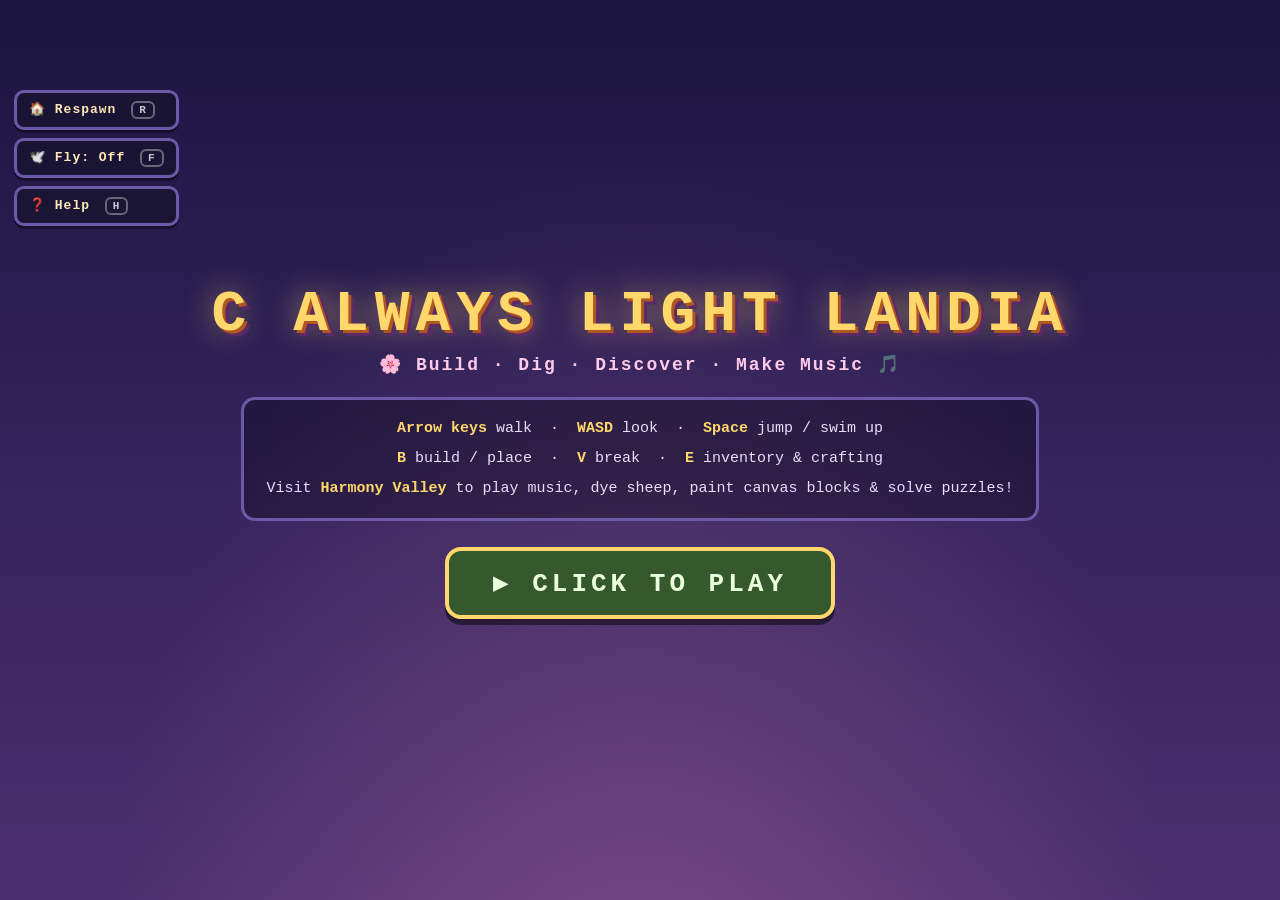
==== games/clandia/index.html @ 4041d1fc "Add three new games: How Do You Spell Bananas?, Chrono-Flow, Clandia Ports each game into games/ as " ====
<!DOCTYPE html>
<html lang="en">
<head>
  <meta charset="UTF-8" />
  <meta name="viewport" content="width=device-width, initial-scale=1.0" />
  <title>C Always Light Landia</title>
  <link rel="icon" href="data:image/svg+xml,<svg xmlns=%22http://www.w3.org/2000/svg%22 viewBox=%220 0 100 100%22><text y=%22.9em%22 font-size=%2290%22>🎵</text></svg>" />
  <script type="module" crossorigin src="./assets/index-DTFBQzWb.js"></script>
  <link rel="stylesheet" crossorigin href="./assets/index-CCuvlsLn.css">
</head>
<body>
  <canvas id="game"></canvas>

  <!-- ===================== HUD (always on screen) ===================== -->
  <div id="hud">
    <div id="game-title"><span class="t-star">✦</span> C ALWAYS LIGHT LANDIA <span class="t-star">✦</span></div>

    <div id="clock"><span id="clock-icon">☀️</span> <span id="clock-label">Day</span></div>

    <!-- Architect's Field Guide (top-right) -->
    <div id="architect-panel">
      <div class="arch-head">📐 Architect's Field Guide</div>
      <div id="arch-title">Grass</div>
      <div id="arch-fact">Select a block to learn about it!</div>
    </div>

    <div id="quest-banner" class="hidden"></div>
    <div id="toasts"></div>

    <div id="crosshair"></div>
    <div id="water-tint" class="hidden"></div>

    <!-- Rotating construction tips (only while holding the Building Hammer) -->
    <div id="tip-bar" class="hidden"></div>

    <div id="controls-hint">Arrow keys move · WASD look · Space jump · F fly · B build · V break · E inventory · C touch · H help</div>
    <div id="seed-chip" class="hidden"></div>
    <div id="dye-chip" class="hidden"></div>

    <!-- Biome name shown above the mini-map (bottom-right) -->
    <div id="mini-map-label"></div>

    <div id="tool-display"></div>
  </div>

  <!-- Hotbar lives OUTSIDE #hud so it stays clickable above the inventory
       overlay — otherwise you can't drop catalog blocks onto a slot. -->
  <div id="hotbar"></div>

  <!-- ===================== UI buttons + Help (outside #hud so they sit above the pause overlay) ===================== -->
  <div id="ui-buttons">
    <button id="btn-respawn" class="ui-btn">🏠 Respawn <span class="key-hint">R</span></button>
    <button id="btn-fly" class="ui-btn">🕊️ Fly: Off <span class="key-hint">F</span></button>
    <button id="btn-help" class="ui-btn">❓ Help <span class="key-hint">H</span></button>
  </div>

  <div id="help-overlay" class="hidden">
    <div class="help-card">
      <h2>❓ Help &amp; Controls</h2>
      <div class="help-grid">
        <div><kbd>← ↑ ↓ →</kbd></div><div>Walk around</div>
        <div><kbd>W A S D</kbd></div><div>Look around (W up · S down · A left · D right)</div>
        <div><kbd>Space</kbd></div><div>Jump · swim up · fly up</div>
        <div><kbd>C</kbd></div><div>Touch mode — tap the world to use your tool</div>
        <div><kbd>Shift</kbd></div><div>Swim down · fly down</div>
        <div><kbd>B</kbd></div><div>Build — place a block</div>
        <div><kbd>V</kbd></div><div>Break a block</div>
        <div><kbd>E</kbd></div><div>Inventory &amp; crafting</div>
        <div><kbd>1 – 0</kbd></div><div>Pick a hotbar slot</div>
        <div><kbd>F</kbd></div><div>Toggle Fly Mode</div>
        <div><kbd>R</kbd></div><div>Respawn back at the meadow</div>
        <div><kbd>H</kbd></div><div>Show / hide this help</div>
        <div><kbd>Esc</kbd></div><div>Pause</div>
      </div>
      <p class="help-note">The buttons on the left work while paused — the keys work any time!</p>
      <button id="help-close">✔ Got it!</button>
    </div>
  </div>

  <!-- ===================== Inventory + Crafting (press E) ===================== -->
  <div id="inventory" class="hidden">
    <div class="inv-panel">
      <h2>🎒 Block Catalog</h2>
      <p class="inv-hint">Click a block, then click a hotbar slot below — or a crafting square! (Press <b>E</b> to close)</p>
      <div id="catalog"></div>

      <h3>🧶 Texture Blocks <span class="sub">(real seamless photo textures!)</span></h3>
      <div id="texture-catalog"></div>

      <h3>🌼 Flower Dyes <span class="sub">(select one, then press V on a white sheep!)</span></h3>
      <div id="dye-catalog"></div>

      <h3>🎵 Harmony Music Blocks <span class="sub">(place them to build chords!)</span></h3>
      <div id="music-catalog"></div>

      <div id="craft-area">
        <h3>🔧 Putting Things Together</h3>
        <div class="craft-row">
          <div id="craft-grid">
            <div class="craft-cell" data-cell="0"></div>
            <div class="craft-cell" data-cell="1"></div>
            <div class="craft-cell" data-cell="2"></div>
            <div class="craft-cell" data-cell="3"></div>
          </div>
          <div class="craft-arrow">➜</div>
          <div id="craft-result" class="craft-cell result"></div>
          <button id="craft-clear">Clear</button>
        </div>
        <p id="craft-msg" class="inv-hint">Try: Sand + Glowstone &nbsp;·&nbsp; Stone + Stone &nbsp;·&nbsp; just an Oak Log!</p>
      </div>

      <div id="held-chip" class="hidden"></div>
    </div>
  </div>

  <!-- ===================== Pixel-Art Canvas editor ===================== -->
  <div id="pixel-editor" class="hidden">
    <div class="pixel-panel">
      <h2>🎨 Pixel Canvas</h2>
      <p class="inv-hint">Click squares to paint! Your art appears on the block when you're done.</p>
      <div class="pixel-work">
        <div id="pixel-grid"></div>
        <div id="pixel-palette"></div>
      </div>
      <div class="pixel-buttons">
        <button id="pixel-done">✔ Done</button>
        <button id="pixel-clear">Clear</button>
        <button id="pixel-break">🗑 Break Block</button>
      </div>
    </div>
  </div>

  <!-- ===================== Popup cards (questions, seeds) ===================== -->
  <div id="popup" class="hidden">
    <div class="popup-card">
      <div id="popup-icon">❓</div>
      <h2 id="popup-title"></h2>
      <div id="popup-body"></div>
      <div id="popup-buttons"></div>
    </div>
  </div>

  <!-- ===================== Start / pause overlay ===================== -->
  <div id="overlay">
    <div class="overlay-inner">
      <h1 class="big-title">C ALWAYS LIGHT LANDIA</h1>
      <p class="tagline">🌸 Build · Dig · Discover · Make Music 🎵</p>
      <div class="controls-card">
        <div><b>Arrow keys</b> walk &nbsp;·&nbsp; <b>WASD</b> look &nbsp;·&nbsp; <b>Space</b> jump / swim up</div>
        <div><b>B</b> build / place &nbsp;·&nbsp; <b>V</b> break &nbsp;·&nbsp; <b>E</b> inventory &amp; crafting</div>
        <div>Visit <b>Harmony Valley</b> to play music, dye sheep, paint canvas blocks &amp; solve puzzles!</div>
      </div>
      <button id="start-btn">▶ CLICK TO PLAY</button>
    </div>
  </div>

</body>
</html>
---- games/clandia/assets/index-CCuvlsLn.css ----
*{box-sizing:border-box}html,body{margin:0;padding:0;height:100%;overflow:hidden;background:#1a1533;font-family:Courier New,Courier,monospace;user-select:none;-webkit-user-select:none}#game{position:fixed;top:0;right:0;bottom:0;left:0;width:100%;height:100%;display:block;cursor:crosshair}.hidden{display:none!important}#hud{position:fixed;top:0;right:0;bottom:0;left:0;pointer-events:none;z-index:20}#game-title{position:absolute;top:10px;left:0;right:0;text-align:center;font-size:clamp(16px,3vw,32px);font-weight:700;letter-spacing:4px;color:#ffd76b;text-shadow:2px 2px 0 #b0561f,4px 4px 0 #5a2a68,0 0 18px rgba(255,215,107,.55);animation:title-float 3.2s ease-in-out infinite alternate}#game-title .t-star{color:#ff9ad5;text-shadow:2px 2px 0 #5a2a68,0 0 14px #ff9ad5;animation:star-spin 4s linear infinite;display:inline-block}@keyframes title-float{0%{transform:translateY(0)}to{transform:translateY(5px)}}@keyframes star-spin{0%,70%{transform:rotate(0) scale(1)}85%{transform:rotate(180deg) scale(1.25)}to{transform:rotate(360deg) scale(1)}}#clock{position:absolute;top:14px;left:14px;background:#181430bf;border:3px solid #6c5aa8;border-radius:999px;padding:5px 14px;color:#ffe9b8;font-weight:700;font-size:14px;letter-spacing:1px}#quest-banner{position:absolute;top:58px;left:50%;transform:translate(-50%);max-width:min(680px,92vw);background:#221a42e6;border:3px solid #ffd76b;border-radius:14px;padding:10px 18px;color:#fff6df;font-size:16px;font-weight:700;text-align:center;line-height:1.45;box-shadow:0 4px #00000059,0 0 24px #ffd76b40}#quest-banner .dots{font-size:18px;letter-spacing:3px}#toasts{position:absolute;top:150px;left:50%;transform:translate(-50%);display:flex;flex-direction:column;align-items:center;gap:8px}.toast{background:#142818e0;border:3px solid #7ed957;border-radius:999px;color:#eaffdd;font-weight:700;font-size:15px;padding:8px 20px;animation:toast-in .25s ease-out,toast-out .5s ease-in forwards;animation-delay:0s,var(--toast-life, 3s);white-space:nowrap;max-width:92vw;overflow:hidden;text-overflow:ellipsis}@keyframes toast-in{0%{transform:translateY(-14px) scale(.8);opacity:0}to{transform:translateY(0) scale(1);opacity:1}}@keyframes toast-out{to{opacity:0;transform:translateY(-10px)}}#crosshair{position:absolute;top:50%;left:50%;width:22px;height:22px;transform:translate(-50%,-50%)}#crosshair:before,#crosshair:after{content:"";position:absolute;background:#ffffffe6;box-shadow:0 0 4px #000c}#crosshair:before{left:9px;top:0;width:4px;height:22px}#crosshair:after{top:9px;left:0;width:22px;height:4px}#water-tint{position:absolute;top:0;right:0;bottom:0;left:0;background:#286ec859;-webkit-backdrop-filter:blur(1px);backdrop-filter:blur(1px)}#controls-hint{position:absolute;top:56px;left:16px;color:#ffffff8c;font-size:12px;letter-spacing:1px;text-shadow:1px 1px 0 rgba(0,0,0,.7)}#seed-chip{position:absolute;bottom:34px;left:12px;max-width:380px;background:#1a341ae6;border:3px solid #8fdd6a;border-radius:12px;padding:8px 14px;color:#eaffdd;font-size:13px;font-weight:700;line-height:1.4}#hotbar{position:fixed;bottom:14px;left:50%;transform:translate(-50%);display:flex;gap:6px;pointer-events:auto;z-index:45}.slot{position:relative;width:52px;height:52px;background:#121026c7;border:3px solid #4a4370;border-radius:9px;display:flex;align-items:center;justify-content:center;cursor:pointer;transition:transform .08s ease,border-color .08s ease}.slot.selected{border-color:#ffd76b;box-shadow:0 0 12px #ffd76b99;transform:translateY(-6px) scale(1.1)}.slot.drop-target{border-color:#7be0ff;box-shadow:0 0 16px #7be0ffe6;transform:translateY(-6px) scale(1.12)}.slot .key{position:absolute;top:1px;left:4px;font-size:10px;font-weight:700;color:#bcb2e8}.slot .swatch{width:30px;height:30px;border-radius:5px;border:2px solid rgba(0,0,0,.45)}.slot svg{width:32px;height:32px}#tool-display{position:absolute;right:20px;bottom:20px;width:118px;height:118px;display:flex;align-items:center;justify-content:center;transform-origin:85% 85%;filter:drop-shadow(3px 4px 0 rgba(0,0,0,.4))}#tool-display svg{width:100px;height:100px}#tool-display .swatch-big{width:64px;height:64px;border-radius:10px;border:4px solid rgba(0,0,0,.4)}#tool-display .mini-swatch{position:absolute;right:4px;bottom:4px;width:26px;height:26px;border-radius:6px;border:3px solid rgba(255,255,255,.7)}#tool-display.swing{animation:tool-swing .28s ease-out}@keyframes tool-swing{0%{transform:rotate(0)}40%{transform:rotate(-52deg) translateY(6px)}to{transform:rotate(0)}}#tool-display.bump{animation:tool-bump .22s ease-out}@keyframes tool-bump{0%{transform:scale(1)}45%{transform:scale(.82) translateY(8px)}to{transform:scale(1)}}#inventory{position:fixed;top:0;right:0;bottom:0;left:0;z-index:30;background:#0a081a99;-webkit-backdrop-filter:blur(3px);backdrop-filter:blur(3px);display:flex;align-items:flex-start;justify-content:center;padding-top:6vh}.inv-panel{width:min(880px,94vw);max-height:80vh;overflow-y:auto;background:#241d3f;border:4px solid #ffd76b;border-radius:16px;box-shadow:0 8px #00000073,0 0 40px #ffd76b33;padding:18px 22px;color:#fff2d9}.inv-panel h2{margin:0 0 4px;letter-spacing:3px;color:#ffd76b;text-shadow:2px 2px 0 #5a2a68}.inv-panel h3{margin:14px 0 8px;letter-spacing:2px;color:#ff9ad5;text-shadow:2px 2px 0 #3a1c46}.inv-hint{margin:4px 0 12px;font-size:12px;color:#bcb2e8}#catalog,#texture-catalog{display:flex;flex-wrap:wrap;gap:8px}.cat-cell{width:66px;padding:6px 2px;background:#ffffff0f;border:2px solid #4a4370;border-radius:10px;display:flex;flex-direction:column;align-items:center;gap:4px;cursor:pointer;transition:transform .08s ease,border-color .08s ease}.cat-cell:hover{transform:scale(1.08);border-color:#ffd76b}.cat-cell.held{border-color:#7ed957;box-shadow:0 0 10px #7ed957b3}.cat-cell .swatch{width:34px;height:34px;border-radius:6px;border:2px solid rgba(0,0,0,.45)}.cat-cell .cat-name{font-size:9px;font-weight:700;text-align:center;line-height:1.15;color:#e8defc}.cat-cell.locked{opacity:.55;cursor:help}.cat-cell.locked .swatch{background:#17142c!important;display:flex;align-items:center;justify-content:center;font-size:16px}#craft-area{margin-top:14px;border-top:3px dashed #4a4370;padding-top:4px}.craft-row{display:flex;align-items:center;gap:14px}#craft-grid{display:grid;grid-template-columns:56px 56px;grid-template-rows:56px 56px;gap:6px}.craft-cell{width:56px;height:56px;border:3px dashed #6c5aa8;border-radius:9px;background:#00000040;display:flex;align-items:center;justify-content:center;cursor:pointer}.craft-cell .swatch{width:34px;height:34px;border-radius:6px;border:2px solid rgba(0,0,0,.45)}.craft-cell.result{width:64px;height:64px;border:3px solid #ffd76b;background:#ffd76b1a;position:relative}.craft-cell.result .count{position:absolute;bottom:2px;right:5px;font-size:12px;font-weight:700;color:#ffd76b}.craft-cell.result.glow-pulse{animation:result-glow 1s ease-in-out infinite alternate}@keyframes result-glow{0%{box-shadow:0 0 6px #ffd76b66}to{box-shadow:0 0 20px #ffd76bf2}}.craft-arrow{font-size:34px;color:#ffd76b;text-shadow:2px 2px 0 #5a2a68}#craft-clear{font-family:inherit;font-weight:700;font-size:13px;padding:8px 14px;border-radius:9px;border:3px solid #6c5aa8;background:#322a58;color:#e8defc;cursor:pointer}#craft-clear:hover{border-color:#ff9ad5}#craft-msg{min-height:16px}#held-chip{position:fixed;bottom:90px;left:50%;transform:translate(-50%);background:#1a341aeb;border:3px solid #7ed957;border-radius:999px;padding:7px 18px;color:#eaffdd;font-weight:700;font-size:13px;z-index:45}#popup{position:fixed;top:0;right:0;bottom:0;left:0;z-index:50;background:#0a081a8c;-webkit-backdrop-filter:blur(2px);backdrop-filter:blur(2px);display:flex;align-items:center;justify-content:center}.popup-card{width:min(480px,92vw);background:#2a2150;border:4px solid #ff9ad5;border-radius:18px;box-shadow:0 8px #00000073,0 0 40px #ff9ad54d;padding:22px 26px;text-align:center;color:#fff2d9;animation:popup-in .22s ease-out}@keyframes popup-in{0%{transform:scale(.75) translateY(20px);opacity:0}to{transform:scale(1) translateY(0);opacity:1}}#popup-icon{font-size:46px;line-height:1}#popup-title{margin:8px 0 4px;letter-spacing:2px;color:#ffd76b;text-shadow:2px 2px 0 #5a2a68}#popup-body{font-size:15px;line-height:1.5}#popup-body .clue{font-style:italic;background:#00000040;border-radius:10px;padding:10px 12px;color:#d8f6c8}#popup-buttons{margin-top:14px}#popup-buttons button{font-family:inherit;font-weight:700;font-size:16px;letter-spacing:1px;padding:10px 26px;margin:0 6px;border-radius:12px;border:3px solid #7ed957;background:#35592d;color:#eaffdd;cursor:pointer;box-shadow:0 4px #0006;transition:transform .08s ease}#popup-buttons button:hover{transform:scale(1.06)}#popup-buttons button:active{transform:scale(.96)}#ui-buttons{position:fixed;top:90px;left:14px;display:flex;flex-direction:column;gap:8px;z-index:70}.ui-btn{font-family:inherit;font-size:13px;font-weight:700;letter-spacing:1px;text-align:left;padding:8px 12px;border-radius:10px;border:3px solid #6c5aa8;background:#181430d1;color:#ffe9b8;cursor:pointer;box-shadow:0 3px #0006;transition:transform .08s ease,border-color .08s ease}a.ui-btn{text-decoration:none;display:block}.ui-btn:hover{transform:translateY(-1px);border-color:#ffd76b}.ui-btn:active{transform:translateY(1px);box-shadow:0 1px #0006}.ui-btn.active{border-color:#7ed957;background:#1a341ae0;color:#eaffdd}.key-hint{display:inline-block;margin-left:6px;padding:1px 6px;border:2px solid rgba(255,255,255,.35);border-radius:6px;font-size:11px;color:#ffffffbf}#help-overlay{position:fixed;top:0;right:0;bottom:0;left:0;z-index:65;background:#0c091cb8;display:flex;align-items:center;justify-content:center}#help-overlay.hidden{display:none}.help-card{background:linear-gradient(#241a4e,#35245e);border:4px solid #ffd76b;border-radius:18px;padding:22px 30px;max-width:min(560px,92vw);max-height:88vh;overflow-y:auto;color:#e8defc;box-shadow:0 8px #00000073,0 0 34px #ffd76b40}.help-card h2{margin:0 0 14px;text-align:center;color:#ffd76b;letter-spacing:3px;text-shadow:2px 2px 0 #5a2a68}.help-grid{display:grid;grid-template-columns:auto 1fr;gap:7px 16px;font-size:14px;line-height:1.5;align-items:center}.help-grid kbd{font-family:inherit;font-weight:700;font-size:12px;color:#ffd76b;background:#00000059;border:2px solid #6c5aa8;border-radius:6px;padding:2px 8px;white-space:nowrap}.help-note{margin:14px 0 12px;font-size:12px;text-align:center;color:#ffc9e8}#help-close{display:block;margin:0 auto;font-family:inherit;font-size:15px;font-weight:700;letter-spacing:2px;padding:9px 26px;border-radius:12px;border:3px solid #7ed957;background:#35592d;color:#eaffdd;cursor:pointer;box-shadow:0 4px #00000080}#help-close:active{transform:translateY(2px);box-shadow:0 2px #00000080}#overlay{position:fixed;top:0;right:0;bottom:0;left:0;z-index:60;background:radial-gradient(ellipse at 50% 120%,rgba(255,154,213,.25),transparent 60%),linear-gradient(#1b1440,#35245e 55%,#4c2e6e);display:flex;align-items:center;justify-content:center;cursor:pointer}.overlay-inner{text-align:center;padding:20px}.big-title{font-size:clamp(26px,6vw,58px);letter-spacing:6px;margin:0 0 6px;color:#ffd76b;text-shadow:3px 3px 0 #b0561f,6px 6px 0 #5a2a68,0 0 30px rgba(255,215,107,.6);animation:title-float 3.2s ease-in-out infinite alternate}.tagline{color:#ffc9e8;font-size:clamp(13px,2vw,18px);font-weight:700;letter-spacing:2px;margin:0 0 22px}.controls-card{display:inline-block;background:#0000004d;border:3px solid #6c5aa8;border-radius:14px;padding:14px 22px;color:#e8defc;font-size:clamp(12px,1.6vw,15px);line-height:2;margin-bottom:26px}.controls-card b{color:#ffd76b}#start-btn{display:block;margin:0 auto;font-family:inherit;font-size:clamp(18px,3vw,26px);font-weight:700;letter-spacing:4px;padding:16px 44px;border-radius:16px;border:4px solid #ffd76b;background:#35592d;color:#eaffdd;cursor:pointer;box-shadow:0 6px #00000080;animation:btn-pulse 1.4s ease-in-out infinite alternate}@keyframes btn-pulse{0%{transform:scale(1);box-shadow:0 6px #00000080,0 0 10px #ffd76b4d}to{transform:scale(1.05);box-shadow:0 6px #00000080,0 0 30px #ffd76bcc}}#architect-panel{position:absolute;top:14px;right:14px;width:250px;background:#181430d1;border:3px solid #7fd4ff;border-radius:14px;padding:10px 13px;color:#eaf7ff;box-shadow:0 4px #00000059,0 0 20px #7fd4ff2e}.arch-head{font-size:11px;font-weight:700;letter-spacing:1px;color:#7fd4ff;border-bottom:2px solid rgba(127,212,255,.35);padding-bottom:5px;margin-bottom:6px}#arch-title{font-size:15px;font-weight:700;color:#ffd76b;text-shadow:1px 1px 0 #5a2a68;margin-bottom:3px}#arch-fact{font-size:11.5px;line-height:1.45;color:#d5e8f5}#architect-panel.flash{animation:arch-flash .5s ease-out}@keyframes arch-flash{0%{border-color:#ffd76b;transform:scale(1.04)}to{border-color:#7fd4ff;transform:scale(1)}}#tip-bar{position:absolute;bottom:82px;left:50%;transform:translate(-50%);max-width:min(640px,92vw);background:#1e2a42e6;border:3px solid #7fd4ff;border-radius:12px;padding:8px 18px;color:#eaf7ff;font-size:13px;font-weight:700;text-align:center;line-height:1.4;animation:tip-in .4s ease-out}#tip-bar b{color:#ffd76b}@keyframes tip-in{0%{opacity:0;transform:translate(-50%) translateY(10px)}to{opacity:1;transform:translate(-50%) translateY(0)}}#dye-chip{position:absolute;bottom:34px;right:150px;background:#341a2eeb;border:3px solid #ff9ad5;border-radius:12px;padding:8px 14px;color:#ffe6f5;font-size:13px;font-weight:700;line-height:1.4;display:flex;align-items:center;gap:8px}#dye-chip .dye-dot{width:18px;height:18px;border-radius:50%;border:2px solid rgba(255,255,255,.8)}.inv-panel h3 .sub{font-size:11px;font-weight:400;letter-spacing:0;color:#bcb2e8;text-shadow:none}#dye-catalog,#music-catalog{display:flex;flex-wrap:wrap;gap:6px}.dye-cell{display:flex;align-items:center;gap:6px;padding:6px 10px;background:#ffffff0f;border:2px solid #4a4370;border-radius:999px;cursor:pointer;font-size:11px;font-weight:700;color:#e8defc}.dye-cell:hover{border-color:#ff9ad5;transform:scale(1.06)}.dye-cell.held{border-color:#7ed957;box-shadow:0 0 10px #7ed957b3}.dye-cell .dye-dot{width:16px;height:16px;border-radius:50%;border:2px solid rgba(0,0,0,.4)}.note-cell{width:44px;padding:5px 0;border:2px solid #4a4370;border-radius:8px;text-align:center;font-size:11px;font-weight:700;color:#fff;cursor:pointer;text-shadow:1px 1px 2px rgba(0,0,0,.6);transition:transform .08s ease}.note-cell:hover{transform:scale(1.12);border-color:#ffd76b}.note-cell.held{border-color:#7ed957;box-shadow:0 0 10px #7ed957cc}.oct-label{width:100%;font-size:11px;color:#bcb2e8;margin:6px 0 2px;letter-spacing:1px}#pixel-editor{position:fixed;top:0;right:0;bottom:0;left:0;z-index:55;background:#0a081a99;-webkit-backdrop-filter:blur(3px);backdrop-filter:blur(3px);display:flex;align-items:center;justify-content:center}.pixel-panel{background:#241d3f;border:4px solid #7ed957;border-radius:18px;box-shadow:0 8px #00000073,0 0 40px #7ed95740;padding:20px 24px;color:#fff2d9;text-align:center}.pixel-panel h2{margin:0 0 4px;letter-spacing:3px;color:#7ed957;text-shadow:2px 2px 0 #1f4020}.pixel-work{display:flex;align-items:center;gap:20px;justify-content:center}#pixel-grid{display:grid;grid-template-columns:repeat(8,34px);grid-template-rows:repeat(8,34px);gap:2px;background:#15122b;padding:6px;border-radius:10px;border:3px solid #4a4370}.pix{border-radius:3px;cursor:pointer;border:1px solid rgba(0,0,0,.25)}.pix:hover{outline:2px solid #ffd76b;outline-offset:-2px}#pixel-palette{display:grid;grid-template-columns:repeat(2,42px);gap:8px}.swatch-btn{width:42px;height:42px;border-radius:9px;border:3px solid #4a4370;cursor:pointer}.swatch-btn.active{border-color:#ffd76b;box-shadow:0 0 12px #ffd76bcc;transform:scale(1.1)}.pixel-buttons{margin-top:14px;display:flex;gap:10px;justify-content:center}.pixel-buttons button{font-family:inherit;font-weight:700;font-size:14px;padding:9px 18px;border-radius:10px;border:3px solid #7ed957;background:#35592d;color:#eaffdd;cursor:pointer;box-shadow:0 4px #0006}.pixel-buttons button:hover{transform:scale(1.05)}#pixel-break{border-color:#e07a7a;background:#5a2f2f;color:#ffdede}#pixel-clear{border-color:#6c5aa8;background:#322a58;color:#e8defc}
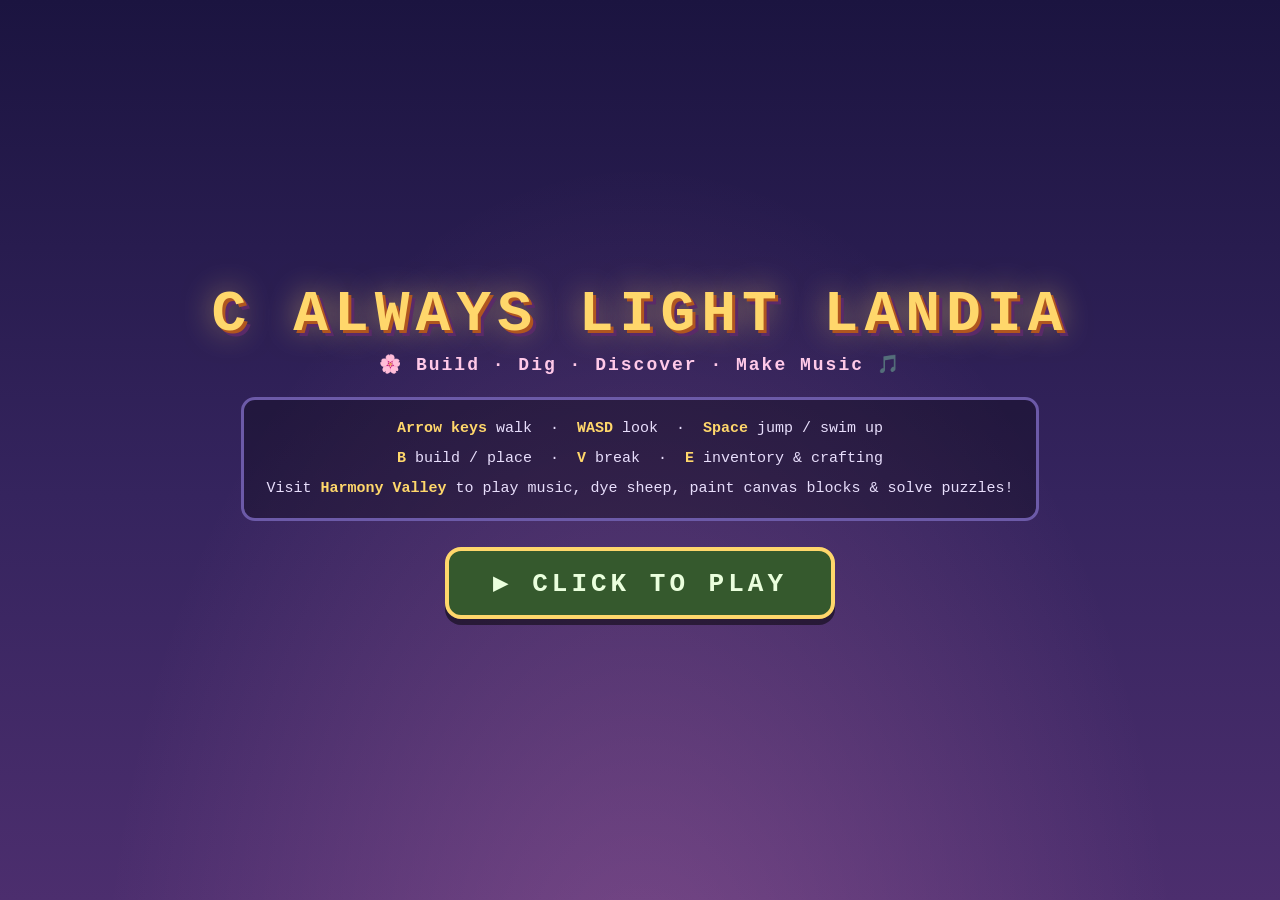
==== commit f339767d: "Fix Clandia opening screen on mobile: hide UI buttons, fix Play tap - Respawn/Fly/Help were rendered" ====
--- a/games/clandia/index.html
+++ b/games/clandia/index.html
@@ -1,12 +1,12 @@
-<!DOCTYPE html>
+<!doctype html>
 <html lang="en">
 <head>
   <meta charset="UTF-8" />
   <meta name="viewport" content="width=device-width, initial-scale=1.0" />
   <title>C Always Light Landia</title>
   <link rel="icon" href="data:image/svg+xml,<svg xmlns=%22http://www.w3.org/2000/svg%22 viewBox=%220 0 100 100%22><text y=%22.9em%22 font-size=%2290%22>🎵</text></svg>" />
-  <script type="module" crossorigin src="./assets/index-DTFBQzWb.js"></script>
-  <link rel="stylesheet" crossorigin href="./assets/index-CCuvlsLn.css">
+  <script type="module" crossorigin src="/games/clandia/assets/index-BuToIg-N.js"></script>
+  <link rel="stylesheet" crossorigin href="/games/clandia/assets/index-D_E_HhQO.css">
 </head>
 <body>
   <canvas id="game"></canvas>
@@ -48,7 +48,8 @@
   <div id="hotbar"></div>
 
   <!-- ===================== UI buttons + Help (outside #hud so they sit above the pause overlay) ===================== -->
-  <div id="ui-buttons">
+  <!-- Hidden until the player has started once — keeps the opening screen uncluttered on small/mobile screens. -->
+  <div id="ui-buttons" class="hidden">
     <button id="btn-respawn" class="ui-btn">🏠 Respawn <span class="key-hint">R</span></button>
     <button id="btn-fly" class="ui-btn">🕊️ Fly: Off <span class="key-hint">F</span></button>
     <button id="btn-help" class="ui-btn">❓ Help <span class="key-hint">H</span></button>
--- a/games/clandia/assets/index-D_E_HhQO.css
+++ b/games/clandia/assets/index-D_E_HhQO.css
@@ -0,0 +1 @@
+*{box-sizing:border-box}html,body{margin:0;padding:0;height:100%;overflow:hidden;background:#1a1533;font-family:Courier New,Courier,monospace;user-select:none;-webkit-user-select:none}#game{position:fixed;top:0;right:0;bottom:0;left:0;width:100%;height:100%;display:block;cursor:crosshair}.hidden{display:none!important}#hud{position:fixed;top:0;right:0;bottom:0;left:0;pointer-events:none;z-index:20}#game-title{position:absolute;top:10px;left:0;right:0;text-align:center;font-size:clamp(16px,3vw,32px);font-weight:700;letter-spacing:4px;color:#ffd76b;text-shadow:2px 2px 0 #b0561f,4px 4px 0 #5a2a68,0 0 18px rgba(255,215,107,.55);animation:title-float 3.2s ease-in-out infinite alternate}#game-title .t-star{color:#ff9ad5;text-shadow:2px 2px 0 #5a2a68,0 0 14px #ff9ad5;animation:star-spin 4s linear infinite;display:inline-block}@keyframes title-float{0%{transform:translateY(0)}to{transform:translateY(5px)}}@keyframes star-spin{0%,70%{transform:rotate(0) scale(1)}85%{transform:rotate(180deg) scale(1.25)}to{transform:rotate(360deg) scale(1)}}#clock{position:absolute;top:14px;left:14px;background:#181430bf;border:3px solid #6c5aa8;border-radius:999px;padding:5px 14px;color:#ffe9b8;font-weight:700;font-size:14px;letter-spacing:1px}#quest-banner{position:absolute;top:58px;left:50%;transform:translate(-50%);max-width:min(680px,92vw);background:#221a42e6;border:3px solid #ffd76b;border-radius:14px;padding:10px 18px;color:#fff6df;font-size:16px;font-weight:700;text-align:center;line-height:1.45;box-shadow:0 4px #00000059,0 0 24px #ffd76b40}#quest-banner .dots{font-size:18px;letter-spacing:3px}#toasts{position:absolute;top:150px;left:50%;transform:translate(-50%);display:flex;flex-direction:column;align-items:center;gap:8px}.toast{background:#142818e0;border:3px solid #7ed957;border-radius:999px;color:#eaffdd;font-weight:700;font-size:15px;padding:8px 20px;animation:toast-in .25s ease-out,toast-out .5s ease-in forwards;animation-delay:0s,var(--toast-life, 3s);white-space:nowrap;max-width:92vw;overflow:hidden;text-overflow:ellipsis}@keyframes toast-in{0%{transform:translateY(-14px) scale(.8);opacity:0}to{transform:translateY(0) scale(1);opacity:1}}@keyframes toast-out{to{opacity:0;transform:translateY(-10px)}}#crosshair{position:absolute;top:50%;left:50%;width:22px;height:22px;transform:translate(-50%,-50%)}#crosshair:before,#crosshair:after{content:"";position:absolute;background:#ffffffe6;box-shadow:0 0 4px #000c}#crosshair:before{left:9px;top:0;width:4px;height:22px}#crosshair:after{top:9px;left:0;width:22px;height:4px}#water-tint{position:absolute;top:0;right:0;bottom:0;left:0;background:#286ec859;-webkit-backdrop-filter:blur(1px);backdrop-filter:blur(1px)}#controls-hint{position:absolute;top:56px;left:16px;color:#ffffff8c;font-size:12px;letter-spacing:1px;text-shadow:1px 1px 0 rgba(0,0,0,.7)}#seed-chip{position:absolute;bottom:34px;left:12px;max-width:380px;background:#1a341ae6;border:3px solid #8fdd6a;border-radius:12px;padding:8px 14px;color:#eaffdd;font-size:13px;font-weight:700;line-height:1.4}#hotbar{position:fixed;bottom:14px;left:50%;transform:translate(-50%);display:flex;gap:6px;pointer-events:auto;z-index:45}.slot{position:relative;width:52px;height:52px;background:#121026c7;border:3px solid #4a4370;border-radius:9px;display:flex;align-items:center;justify-content:center;cursor:pointer;transition:transform .08s ease,border-color .08s ease}.slot.selected{border-color:#ffd76b;box-shadow:0 0 12px #ffd76b99;transform:translateY(-6px) scale(1.1)}.slot.drop-target{border-color:#7be0ff;box-shadow:0 0 16px #7be0ffe6;transform:translateY(-6px) scale(1.12)}.slot .key{position:absolute;top:1px;left:4px;font-size:10px;font-weight:700;color:#bcb2e8}.slot .swatch{width:30px;height:30px;border-radius:5px;border:2px solid rgba(0,0,0,.45)}.slot svg{width:32px;height:32px}#tool-display{position:absolute;right:20px;bottom:20px;width:118px;height:118px;display:flex;align-items:center;justify-content:center;transform-origin:85% 85%;filter:drop-shadow(3px 4px 0 rgba(0,0,0,.4))}#tool-display svg{width:100px;height:100px}#tool-display .swatch-big{width:64px;height:64px;border-radius:10px;border:4px solid rgba(0,0,0,.4)}#tool-display .mini-swatch{position:absolute;right:4px;bottom:4px;width:26px;height:26px;border-radius:6px;border:3px solid rgba(255,255,255,.7)}#tool-display.swing{animation:tool-swing .28s ease-out}@keyframes tool-swing{0%{transform:rotate(0)}40%{transform:rotate(-52deg) translateY(6px)}to{transform:rotate(0)}}#tool-display.bump{animation:tool-bump .22s ease-out}@keyframes tool-bump{0%{transform:scale(1)}45%{transform:scale(.82) translateY(8px)}to{transform:scale(1)}}#inventory{position:fixed;top:0;right:0;bottom:0;left:0;z-index:30;background:#0a081a99;-webkit-backdrop-filter:blur(3px);backdrop-filter:blur(3px);display:flex;align-items:flex-start;justify-content:center;padding-top:6vh}.inv-panel{width:min(880px,94vw);max-height:80vh;overflow-y:auto;background:#241d3f;border:4px solid #ffd76b;border-radius:16px;box-shadow:0 8px #00000073,0 0 40px #ffd76b33;padding:18px 22px;color:#fff2d9}.inv-panel h2{margin:0 0 4px;letter-spacing:3px;color:#ffd76b;text-shadow:2px 2px 0 #5a2a68}.inv-panel h3{margin:14px 0 8px;letter-spacing:2px;color:#ff9ad5;text-shadow:2px 2px 0 #3a1c46}.inv-hint{margin:4px 0 12px;font-size:12px;color:#bcb2e8}#catalog,#texture-catalog{display:flex;flex-wrap:wrap;gap:8px}.cat-cell{width:66px;padding:6px 2px;background:#ffffff0f;border:2px solid #4a4370;border-radius:10px;display:flex;flex-direction:column;align-items:center;gap:4px;cursor:pointer;transition:transform .08s ease,border-color .08s ease}.cat-cell:hover{transform:scale(1.08);border-color:#ffd76b}.cat-cell.held{border-color:#7ed957;box-shadow:0 0 10px #7ed957b3}.cat-cell .swatch{width:34px;height:34px;border-radius:6px;border:2px solid rgba(0,0,0,.45)}.cat-cell .cat-name{font-size:9px;font-weight:700;text-align:center;line-height:1.15;color:#e8defc}.cat-cell.locked{opacity:.55;cursor:help}.cat-cell.locked .swatch{background:#17142c!important;display:flex;align-items:center;justify-content:center;font-size:16px}#craft-area{margin-top:14px;border-top:3px dashed #4a4370;padding-top:4px}.craft-row{display:flex;align-items:center;gap:14px}#craft-grid{display:grid;grid-template-columns:56px 56px;grid-template-rows:56px 56px;gap:6px}.craft-cell{width:56px;height:56px;border:3px dashed #6c5aa8;border-radius:9px;background:#00000040;display:flex;align-items:center;justify-content:center;cursor:pointer}.craft-cell .swatch{width:34px;height:34px;border-radius:6px;border:2px solid rgba(0,0,0,.45)}.craft-cell.result{width:64px;height:64px;border:3px solid #ffd76b;background:#ffd76b1a;position:relative}.craft-cell.result .count{position:absolute;bottom:2px;right:5px;font-size:12px;font-weight:700;color:#ffd76b}.craft-cell.result.glow-pulse{animation:result-glow 1s ease-in-out infinite alternate}@keyframes result-glow{0%{box-shadow:0 0 6px #ffd76b66}to{box-shadow:0 0 20px #ffd76bf2}}.craft-arrow{font-size:34px;color:#ffd76b;text-shadow:2px 2px 0 #5a2a68}#craft-clear{font-family:inherit;font-weight:700;font-size:13px;padding:8px 14px;border-radius:9px;border:3px solid #6c5aa8;background:#322a58;color:#e8defc;cursor:pointer}#craft-clear:hover{border-color:#ff9ad5}#craft-msg{min-height:16px}#held-chip{position:fixed;bottom:90px;left:50%;transform:translate(-50%);background:#1a341aeb;border:3px solid #7ed957;border-radius:999px;padding:7px 18px;color:#eaffdd;font-weight:700;font-size:13px;z-index:45}#popup{position:fixed;top:0;right:0;bottom:0;left:0;z-index:50;background:#0a081a8c;-webkit-backdrop-filter:blur(2px);backdrop-filter:blur(2px);display:flex;align-items:center;justify-content:center}.popup-card{width:min(480px,92vw);background:#2a2150;border:4px solid #ff9ad5;border-radius:18px;box-shadow:0 8px #00000073,0 0 40px #ff9ad54d;padding:22px 26px;text-align:center;color:#fff2d9;animation:popup-in .22s ease-out}@keyframes popup-in{0%{transform:scale(.75) translateY(20px);opacity:0}to{transform:scale(1) translateY(0);opacity:1}}#popup-icon{font-size:46px;line-height:1}#popup-title{margin:8px 0 4px;letter-spacing:2px;color:#ffd76b;text-shadow:2px 2px 0 #5a2a68}#popup-body{font-size:15px;line-height:1.5}#popup-body .clue{font-style:italic;background:#00000040;border-radius:10px;padding:10px 12px;color:#d8f6c8}#popup-buttons{margin-top:14px}#popup-buttons button{font-family:inherit;font-weight:700;font-size:16px;letter-spacing:1px;padding:10px 26px;margin:0 6px;border-radius:12px;border:3px solid #7ed957;background:#35592d;color:#eaffdd;cursor:pointer;box-shadow:0 4px #0006;transition:transform .08s ease}#popup-buttons button:hover{transform:scale(1.06)}#popup-buttons button:active{transform:scale(.96)}#ui-buttons{position:fixed;top:90px;left:14px;display:flex;flex-direction:column;gap:8px;z-index:70}.ui-btn{font-family:inherit;font-size:13px;font-weight:700;letter-spacing:1px;text-align:left;padding:8px 12px;border-radius:10px;border:3px solid #6c5aa8;background:#181430d1;color:#ffe9b8;cursor:pointer;box-shadow:0 3px #0006;transition:transform .08s ease,border-color .08s ease}a.ui-btn{text-decoration:none;display:block}.ui-btn:hover{transform:translateY(-1px);border-color:#ffd76b}.ui-btn:active{transform:translateY(1px);box-shadow:0 1px #0006}.ui-btn.active{border-color:#7ed957;background:#1a341ae0;color:#eaffdd}.key-hint{display:inline-block;margin-left:6px;padding:1px 6px;border:2px solid rgba(255,255,255,.35);border-radius:6px;font-size:11px;color:#ffffffbf}#help-overlay{position:fixed;top:0;right:0;bottom:0;left:0;z-index:65;background:#0c091cb8;display:flex;align-items:center;justify-content:center}#help-overlay.hidden{display:none}.help-card{background:linear-gradient(#241a4e,#35245e);border:4px solid #ffd76b;border-radius:18px;padding:22px 30px;max-width:min(560px,92vw);max-height:88vh;overflow-y:auto;color:#e8defc;box-shadow:0 8px #00000073,0 0 34px #ffd76b40}.help-card h2{margin:0 0 14px;text-align:center;color:#ffd76b;letter-spacing:3px;text-shadow:2px 2px 0 #5a2a68}.help-grid{display:grid;grid-template-columns:auto 1fr;gap:7px 16px;font-size:14px;line-height:1.5;align-items:center}.help-grid kbd{font-family:inherit;font-weight:700;font-size:12px;color:#ffd76b;background:#00000059;border:2px solid #6c5aa8;border-radius:6px;padding:2px 8px;white-space:nowrap}.help-note{margin:14px 0 12px;font-size:12px;text-align:center;color:#ffc9e8}#help-close{display:block;margin:0 auto;font-family:inherit;font-size:15px;font-weight:700;letter-spacing:2px;padding:9px 26px;border-radius:12px;border:3px solid #7ed957;background:#35592d;color:#eaffdd;cursor:pointer;box-shadow:0 4px #00000080}#help-close:active{transform:translateY(2px);box-shadow:0 2px #00000080}#overlay{position:fixed;top:0;right:0;bottom:0;left:0;z-index:60;background:radial-gradient(ellipse at 50% 120%,rgba(255,154,213,.25),transparent 60%),linear-gradient(#1b1440,#35245e 55%,#4c2e6e);display:flex;align-items:center;align-items:safe center;justify-content:center;cursor:pointer;touch-action:manipulation;overflow-y:auto}.overlay-inner{text-align:center;padding:20px;margin:auto}.big-title{font-size:clamp(26px,6vw,58px);letter-spacing:6px;margin:0 0 6px;color:#ffd76b;text-shadow:3px 3px 0 #b0561f,6px 6px 0 #5a2a68,0 0 30px rgba(255,215,107,.6);animation:title-float 3.2s ease-in-out infinite alternate}.tagline{color:#ffc9e8;font-size:clamp(13px,2vw,18px);font-weight:700;letter-spacing:2px;margin:0 0 22px}.controls-card{display:inline-block;background:#0000004d;border:3px solid #6c5aa8;border-radius:14px;padding:14px 22px;color:#e8defc;font-size:clamp(12px,1.6vw,15px);line-height:2;margin-bottom:26px}.controls-card b{color:#ffd76b}#start-btn{display:block;margin:0 auto;font-family:inherit;font-size:clamp(18px,3vw,26px);font-weight:700;letter-spacing:4px;padding:16px 44px;border-radius:16px;border:4px solid #ffd76b;background:#35592d;color:#eaffdd;cursor:pointer;box-shadow:0 6px #00000080;animation:btn-pulse 1.4s ease-in-out infinite alternate;touch-action:manipulation}@keyframes btn-pulse{0%{transform:scale(1);box-shadow:0 6px #00000080,0 0 10px #ffd76b4d}to{transform:scale(1.05);box-shadow:0 6px #00000080,0 0 30px #ffd76bcc}}#architect-panel{position:absolute;top:14px;right:14px;width:250px;background:#181430d1;border:3px solid #7fd4ff;border-radius:14px;padding:10px 13px;color:#eaf7ff;box-shadow:0 4px #00000059,0 0 20px #7fd4ff2e}.arch-head{font-size:11px;font-weight:700;letter-spacing:1px;color:#7fd4ff;border-bottom:2px solid rgba(127,212,255,.35);padding-bottom:5px;margin-bottom:6px}#arch-title{font-size:15px;font-weight:700;color:#ffd76b;text-shadow:1px 1px 0 #5a2a68;margin-bottom:3px}#arch-fact{font-size:11.5px;line-height:1.45;color:#d5e8f5}#architect-panel.flash{animation:arch-flash .5s ease-out}@keyframes arch-flash{0%{border-color:#ffd76b;transform:scale(1.04)}to{border-color:#7fd4ff;transform:scale(1)}}#tip-bar{position:absolute;bottom:82px;left:50%;transform:translate(-50%);max-width:min(640px,92vw);background:#1e2a42e6;border:3px solid #7fd4ff;border-radius:12px;padding:8px 18px;color:#eaf7ff;font-size:13px;font-weight:700;text-align:center;line-height:1.4;animation:tip-in .4s ease-out}#tip-bar b{color:#ffd76b}@keyframes tip-in{0%{opacity:0;transform:translate(-50%) translateY(10px)}to{opacity:1;transform:translate(-50%) translateY(0)}}#dye-chip{position:absolute;bottom:34px;right:150px;background:#341a2eeb;border:3px solid #ff9ad5;border-radius:12px;padding:8px 14px;color:#ffe6f5;font-size:13px;font-weight:700;line-height:1.4;display:flex;align-items:center;gap:8px}#dye-chip .dye-dot{width:18px;height:18px;border-radius:50%;border:2px solid rgba(255,255,255,.8)}.inv-panel h3 .sub{font-size:11px;font-weight:400;letter-spacing:0;color:#bcb2e8;text-shadow:none}#dye-catalog,#music-catalog{display:flex;flex-wrap:wrap;gap:6px}.dye-cell{display:flex;align-items:center;gap:6px;padding:6px 10px;background:#ffffff0f;border:2px solid #4a4370;border-radius:999px;cursor:pointer;font-size:11px;font-weight:700;color:#e8defc}.dye-cell:hover{border-color:#ff9ad5;transform:scale(1.06)}.dye-cell.held{border-color:#7ed957;box-shadow:0 0 10px #7ed957b3}.dye-cell .dye-dot{width:16px;height:16px;border-radius:50%;border:2px solid rgba(0,0,0,.4)}.note-cell{width:44px;padding:5px 0;border:2px solid #4a4370;border-radius:8px;text-align:center;font-size:11px;font-weight:700;color:#fff;cursor:pointer;text-shadow:1px 1px 2px rgba(0,0,0,.6);transition:transform .08s ease}.note-cell:hover{transform:scale(1.12);border-color:#ffd76b}.note-cell.held{border-color:#7ed957;box-shadow:0 0 10px #7ed957cc}.oct-label{width:100%;font-size:11px;color:#bcb2e8;margin:6px 0 2px;letter-spacing:1px}#pixel-editor{position:fixed;top:0;right:0;bottom:0;left:0;z-index:55;background:#0a081a99;-webkit-backdrop-filter:blur(3px);backdrop-filter:blur(3px);display:flex;align-items:center;justify-content:center}.pixel-panel{background:#241d3f;border:4px solid #7ed957;border-radius:18px;box-shadow:0 8px #00000073,0 0 40px #7ed95740;padding:20px 24px;color:#fff2d9;text-align:center}.pixel-panel h2{margin:0 0 4px;letter-spacing:3px;color:#7ed957;text-shadow:2px 2px 0 #1f4020}.pixel-work{display:flex;align-items:center;gap:20px;justify-content:center}#pixel-grid{display:grid;grid-template-columns:repeat(8,34px);grid-template-rows:repeat(8,34px);gap:2px;background:#15122b;padding:6px;border-radius:10px;border:3px solid #4a4370}.pix{border-radius:3px;cursor:pointer;border:1px solid rgba(0,0,0,.25)}.pix:hover{outline:2px solid #ffd76b;outline-offset:-2px}#pixel-palette{display:grid;grid-template-columns:repeat(2,42px);gap:8px}.swatch-btn{width:42px;height:42px;border-radius:9px;border:3px solid #4a4370;cursor:pointer}.swatch-btn.active{border-color:#ffd76b;box-shadow:0 0 12px #ffd76bcc;transform:scale(1.1)}.pixel-buttons{margin-top:14px;display:flex;gap:10px;justify-content:center}.pixel-buttons button{font-family:inherit;font-weight:700;font-size:14px;padding:9px 18px;border-radius:10px;border:3px solid #7ed957;background:#35592d;color:#eaffdd;cursor:pointer;box-shadow:0 4px #0006}.pixel-buttons button:hover{transform:scale(1.05)}#pixel-break{border-color:#e07a7a;background:#5a2f2f;color:#ffdede}#pixel-clear{border-color:#6c5aa8;background:#322a58;color:#e8defc}
